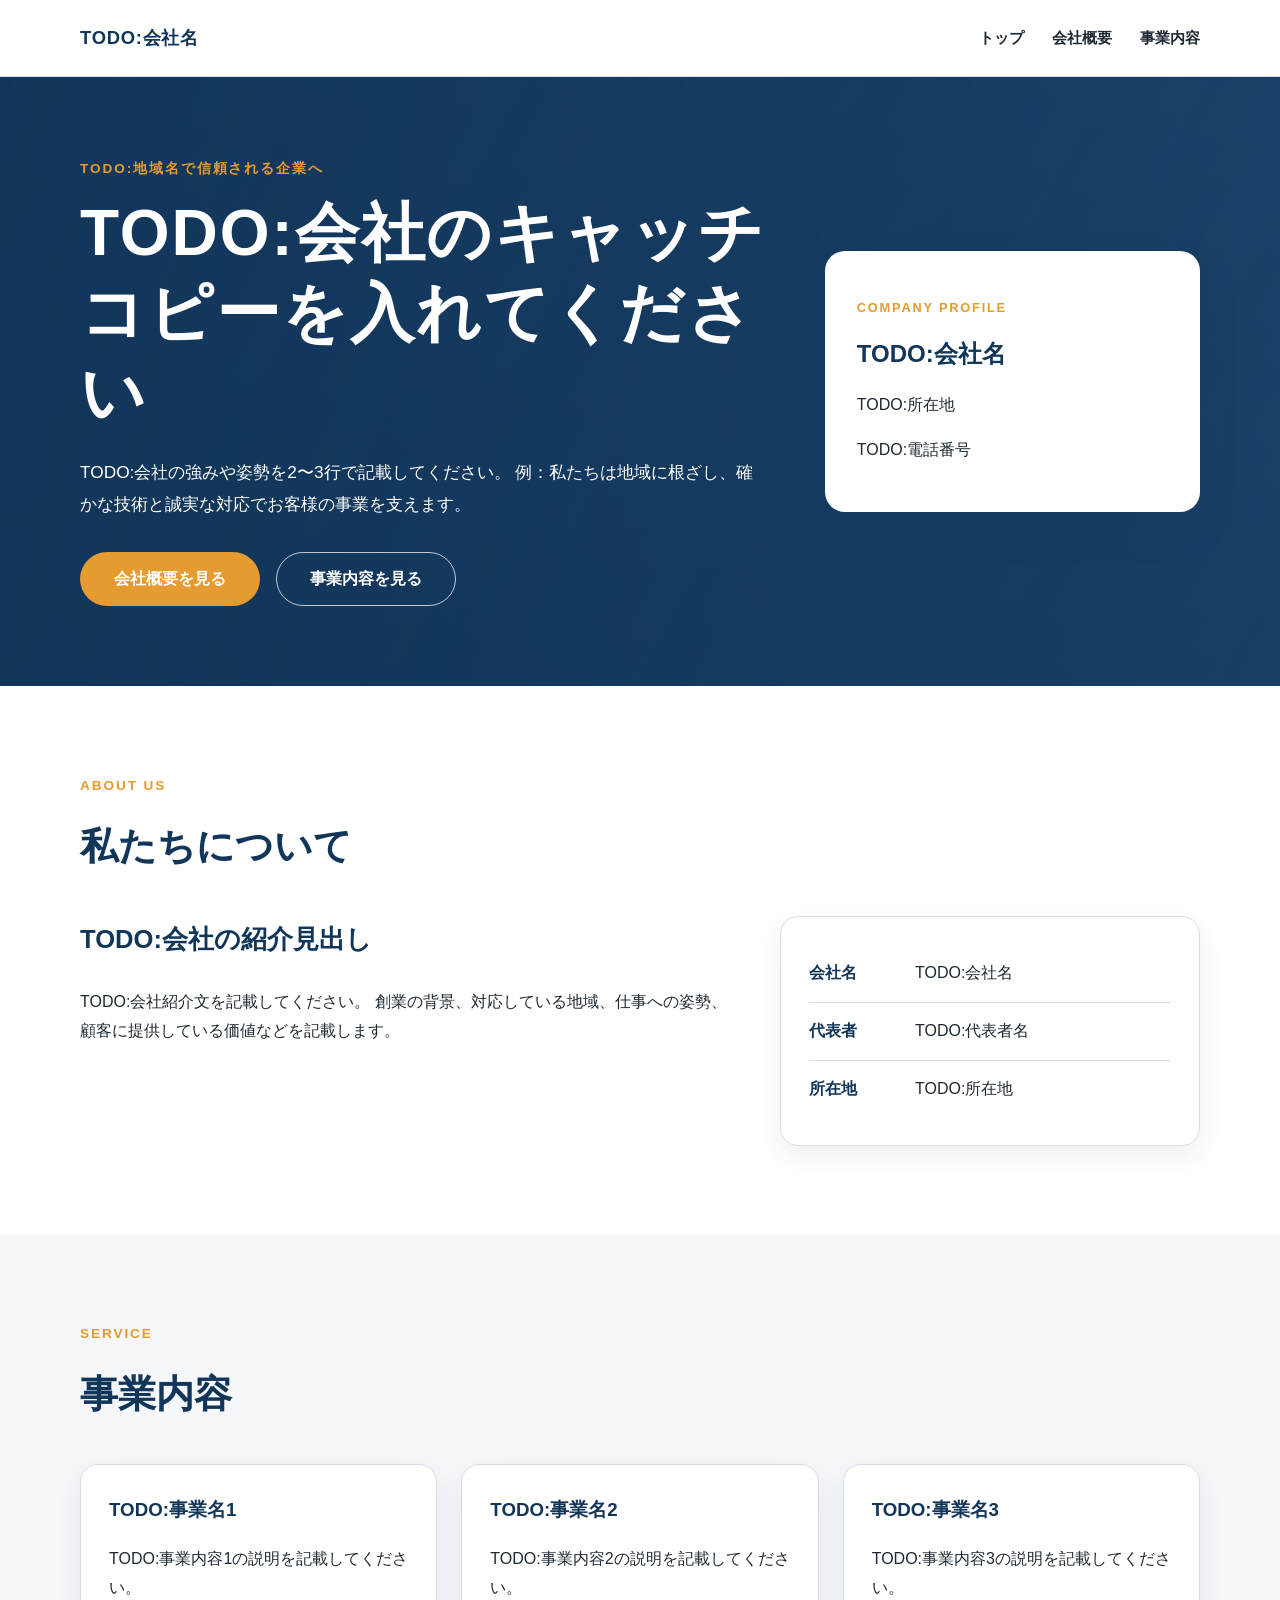
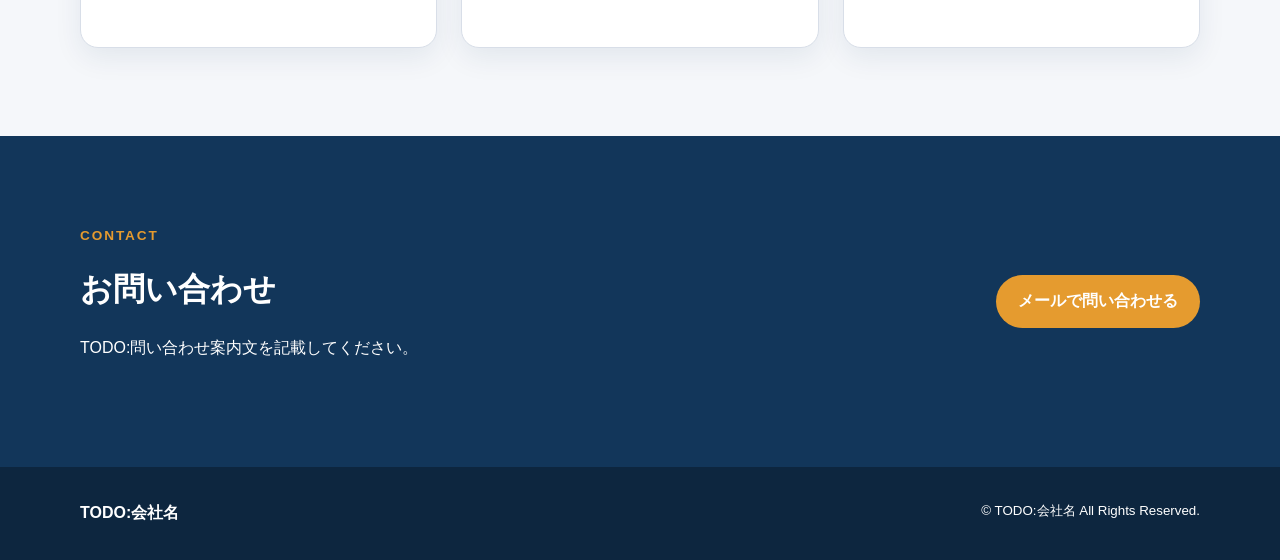
==== index.html @ 19f21718 "Initial commit" ====
<!DOCTYPE html>
<html lang="ja">
<head>
  <meta charset="UTF-8">
  <meta name="viewport" content="width=device-width, initial-scale=1.0">
  <title>TODO:会社名 | 会社案内</title>
  <meta name="description" content="TODO:会社名の会社案内サイトです。TODO:事業内容概要">
  <link rel="stylesheet" href="css/style.css">
</head>
<body>
  <header class="site-header">
    <div class="container header-inner">
      <a class="logo" href="index.html">TODO:会社名</a>
      <nav class="global-nav" aria-label="メインメニュー">
        <a href="index.html">トップ</a>
        <a href="company.html">会社概要</a>
        <a href="service.html">事業内容</a>
      </nav>
    </div>
  </header>

  <main>
    <section class="hero">
      <div class="container hero-inner">
        <div class="hero-text">
          <p class="eyebrow">TODO:地域名で信頼される企業へ</p>
          <h1>TODO:会社のキャッチコピーを入れてください</h1>
          <p class="hero-lead">
            TODO:会社の強みや姿勢を2〜3行で記載してください。
            例：私たちは地域に根ざし、確かな技術と誠実な対応でお客様の事業を支えます。
          </p>
          <div class="hero-buttons">
            <a class="button primary" href="company.html">会社概要を見る</a>
            <a class="button secondary" href="service.html">事業内容を見る</a>
          </div>
        </div>
        <div class="hero-card">
          <p class="card-label">COMPANY PROFILE</p>
          <h2>TODO:会社名</h2>
          <p>TODO:所在地</p>
          <p>TODO:電話番号</p>
        </div>
      </div>
    </section>

    <section class="section">
      <div class="container">
        <div class="section-heading">
          <p class="eyebrow">ABOUT US</p>
          <h2>私たちについて</h2>
        </div>
        <div class="two-column">
          <div>
            <h3>TODO:会社の紹介見出し</h3>
            <p>
              TODO:会社紹介文を記載してください。
              創業の背景、対応している地域、仕事への姿勢、顧客に提供している価値などを記載します。
            </p>
          </div>
          <div class="info-box">
            <dl>
              <div>
                <dt>会社名</dt>
                <dd>TODO:会社名</dd>
              </div>
              <div>
                <dt>代表者</dt>
                <dd>TODO:代表者名</dd>
              </div>
              <div>
                <dt>所在地</dt>
                <dd>TODO:所在地</dd>
              </div>
            </dl>
          </div>
        </div>
      </div>
    </section>

    <section class="section light">
      <div class="container">
        <div class="section-heading">
          <p class="eyebrow">SERVICE</p>
          <h2>事業内容</h2>
        </div>
        <div class="card-grid">
          <article class="service-card">
            <h3>TODO:事業名1</h3>
            <p>TODO:事業内容1の説明を記載してください。</p>
          </article>
          <article class="service-card">
            <h3>TODO:事業名2</h3>
            <p>TODO:事業内容2の説明を記載してください。</p>
          </article>
          <article class="service-card">
            <h3>TODO:事業名3</h3>
            <p>TODO:事業内容3の説明を記載してください。</p>
          </article>
        </div>
      </div>
    </section>

    <section class="section contact-cta">
      <div class="container cta-inner">
        <div>
          <p class="eyebrow">CONTACT</p>
          <h2>お問い合わせ</h2>
          <p>TODO:問い合わせ案内文を記載してください。</p>
        </div>
        <a class="button primary" href="mailto:TODO:メールアドレス">メールで問い合わせる</a>
      </div>
    </section>
  </main>

  <footer class="site-footer">
    <div class="container footer-inner">
      <p>TODO:会社名</p>
      <small>&copy; TODO:会社名 All Rights Reserved.</small>
    </div>
  </footer>
</body>
</html>
---- css/style.css ----
/* ==================================================
   TODO差し替えルール
   HTML内の「TODO:」で検索すると、後から修正すべき箇所を確認できます。
   例: TODO:会社名 / TODO:所在地 / TODO:電話番号
================================================== */

:root {
  --color-main: #12365a;
  --color-accent: #e59b2f;
  --color-text: #1f2933;
  --color-muted: #6b7280;
  --color-bg: #ffffff;
  --color-light: #f5f7fa;
  --color-border: #d8dee8;
  --shadow: 0 16px 40px rgba(18, 54, 90, 0.12);
}

* {
  box-sizing: border-box;
}

body {
  margin: 0;
  font-family: "Helvetica Neue", Arial, "Hiragino Kaku Gothic ProN", "Yu Gothic", Meiryo, sans-serif;
  line-height: 1.8;
  color: var(--color-text);
  background: var(--color-bg);
}

a {
  color: inherit;
  text-decoration: none;
}

.container {
  width: min(1120px, calc(100% - 40px));
  margin: 0 auto;
}

.narrow {
  max-width: 900px;
}

.site-header {
  position: sticky;
  top: 0;
  z-index: 10;
  background: rgba(255, 255, 255, 0.96);
  border-bottom: 1px solid var(--color-border);
  backdrop-filter: blur(8px);
}

.header-inner {
  min-height: 76px;
  display: flex;
  align-items: center;
  justify-content: space-between;
  gap: 24px;
}

.logo {
  font-weight: 700;
  font-size: 1.15rem;
  color: var(--color-main);
  letter-spacing: 0.04em;
}

.global-nav {
  display: flex;
  gap: 28px;
  font-size: 0.95rem;
  font-weight: 600;
}

.global-nav a {
  position: relative;
  padding: 8px 0;
}

.global-nav a::after {
  content: "";
  position: absolute;
  left: 0;
  bottom: 2px;
  width: 0;
  height: 2px;
  background: var(--color-accent);
  transition: width 0.2s ease;
}

.global-nav a:hover::after {
  width: 100%;
}

.hero {
  background:
    linear-gradient(120deg, rgba(18, 54, 90, 0.92), rgba(18, 54, 90, 0.72)),
    linear-gradient(45deg, #12365a, #315f8d);
  color: #fff;
}

.hero-inner {
  min-height: 560px;
  display: grid;
  grid-template-columns: 1.3fr 0.7fr;
  align-items: center;
  gap: 48px;
  padding: 80px 0;
}

.eyebrow {
  margin: 0 0 12px;
  color: var(--color-accent);
  font-weight: 700;
  letter-spacing: 0.14em;
  font-size: 0.85rem;
}

.hero h1,
.page-title h1 {
  margin: 0 0 24px;
  font-size: clamp(2rem, 5vw, 4rem);
  line-height: 1.25;
  letter-spacing: 0.03em;
}

.hero-lead {
  max-width: 680px;
  margin: 0 0 32px;
  font-size: 1.08rem;
}

.hero-buttons {
  display: flex;
  flex-wrap: wrap;
  gap: 16px;
}

.button {
  display: inline-flex;
  align-items: center;
  justify-content: center;
  min-width: 180px;
  padding: 12px 22px;
  border-radius: 999px;
  font-weight: 700;
  transition: transform 0.2s ease, box-shadow 0.2s ease;
}

.button:hover {
  transform: translateY(-2px);
  box-shadow: var(--shadow);
}

.button.primary {
  background: var(--color-accent);
  color: #fff;
}

.button.secondary {
  border: 1px solid rgba(255, 255, 255, 0.72);
  color: #fff;
}

.hero-card {
  background: #fff;
  color: var(--color-text);
  padding: 32px;
  border-radius: 20px;
  box-shadow: var(--shadow);
}

.hero-card h2 {
  color: var(--color-main);
  margin: 0 0 16px;
}

.card-label {
  color: var(--color-accent);
  font-size: 0.8rem;
  font-weight: 700;
  letter-spacing: 0.14em;
}

.section {
  padding: 88px 0;
}

.section.light {
  background: var(--color-light);
}

.section-heading {
  margin-bottom: 36px;
}

.section-heading h2 {
  margin: 0;
  font-size: clamp(1.8rem, 3vw, 2.6rem);
  color: var(--color-main);
}

.two-column {
  display: grid;
  grid-template-columns: 1fr 420px;
  gap: 48px;
  align-items: start;
}

.two-column h3 {
  margin-top: 0;
  font-size: 1.6rem;
  color: var(--color-main);
}

.info-box,
.message-box,
.service-card,
.service-detail {
  background: #fff;
  border: 1px solid var(--color-border);
  border-radius: 18px;
  box-shadow: 0 10px 28px rgba(18, 54, 90, 0.08);
}

.info-box {
  padding: 28px;
}

.info-box dl {
  margin: 0;
}

.info-box div {
  display: grid;
  grid-template-columns: 90px 1fr;
  gap: 16px;
  padding: 14px 0;
  border-bottom: 1px solid var(--color-border);
}

.info-box div:last-child {
  border-bottom: 0;
}

.info-box dt {
  font-weight: 700;
  color: var(--color-main);
}

.info-box dd {
  margin: 0;
}

.card-grid {
  display: grid;
  grid-template-columns: repeat(3, 1fr);
  gap: 24px;
}

.service-card {
  padding: 28px;
}

.service-card h3 {
  margin-top: 0;
  color: var(--color-main);
}

.contact-cta {
  background: var(--color-main);
  color: #fff;
}

.cta-inner {
  display: flex;
  justify-content: space-between;
  align-items: center;
  gap: 32px;
}

.cta-inner h2 {
  margin: 0 0 8px;
  font-size: 2rem;
}

.site-footer {
  background: #0d263f;
  color: #fff;
  padding: 32px 0;
}

.footer-inner {
  display: flex;
  justify-content: space-between;
  gap: 16px;
}

.footer-inner p {
  margin: 0;
  font-weight: 700;
}

.page-title {
  padding: 80px 0;
  background: var(--color-light);
  border-bottom: 1px solid var(--color-border);
}

.page-title h1 {
  color: var(--color-main);
}

.page-title p {
  max-width: 760px;
}

.company-table {
  width: 100%;
  border-collapse: collapse;
  background: #fff;
  border-top: 1px solid var(--color-border);
}

.company-table th,
.company-table td {
  padding: 20px;
  border-bottom: 1px solid var(--color-border);
  text-align: left;
  vertical-align: top;
}

.company-table th {
  width: 220px;
  color: var(--color-main);
  background: #f8fafc;
}

.message-box {
  padding: 36px;
}

.signature {
  margin-top: 28px;
  text-align: right;
  font-weight: 700;
  color: var(--color-main);
}

.service-list {
  display: grid;
  gap: 24px;
}

.service-detail {
  display: grid;
  grid-template-columns: 100px 1fr;
  gap: 28px;
  padding: 32px;
}

.service-number {
  width: 72px;
  height: 72px;
  display: grid;
  place-items: center;
  border-radius: 50%;
  background: var(--color-main);
  color: #fff;
  font-weight: 700;
  font-size: 1.3rem;
}

.service-detail h2 {
  margin: 0 0 8px;
  color: var(--color-main);
}

.service-detail p {
  margin: 0;
}

@media (max-width: 820px) {
  .container {
    width: min(100% - 28px, 1120px);
  }

  .header-inner {
    min-height: auto;
    padding: 16px 0;
    align-items: flex-start;
    flex-direction: column;
  }

  .global-nav {
    width: 100%;
    gap: 0;
    justify-content: space-between;
    font-size: 0.9rem;
  }

  .hero-inner {
    min-height: auto;
    grid-template-columns: 1fr;
    padding: 64px 0;
  }

  .hero-card {
    padding: 24px;
  }

  .section {
    padding: 64px 0;
  }

  .two-column,
  .card-grid {
    grid-template-columns: 1fr;
  }

  .cta-inner {
    align-items: flex-start;
    flex-direction: column;
  }

  .footer-inner {
    flex-direction: column;
  }

  .company-table,
  .company-table tbody,
  .company-table tr,
  .company-table th,
  .company-table td {
    display: block;
    width: 100%;
  }

  .company-table th {
    padding-bottom: 8px;
    border-bottom: 0;
  }

  .company-table td {
    padding-top: 8px;
  }

  .service-detail {
    grid-template-columns: 1fr;
  }
}
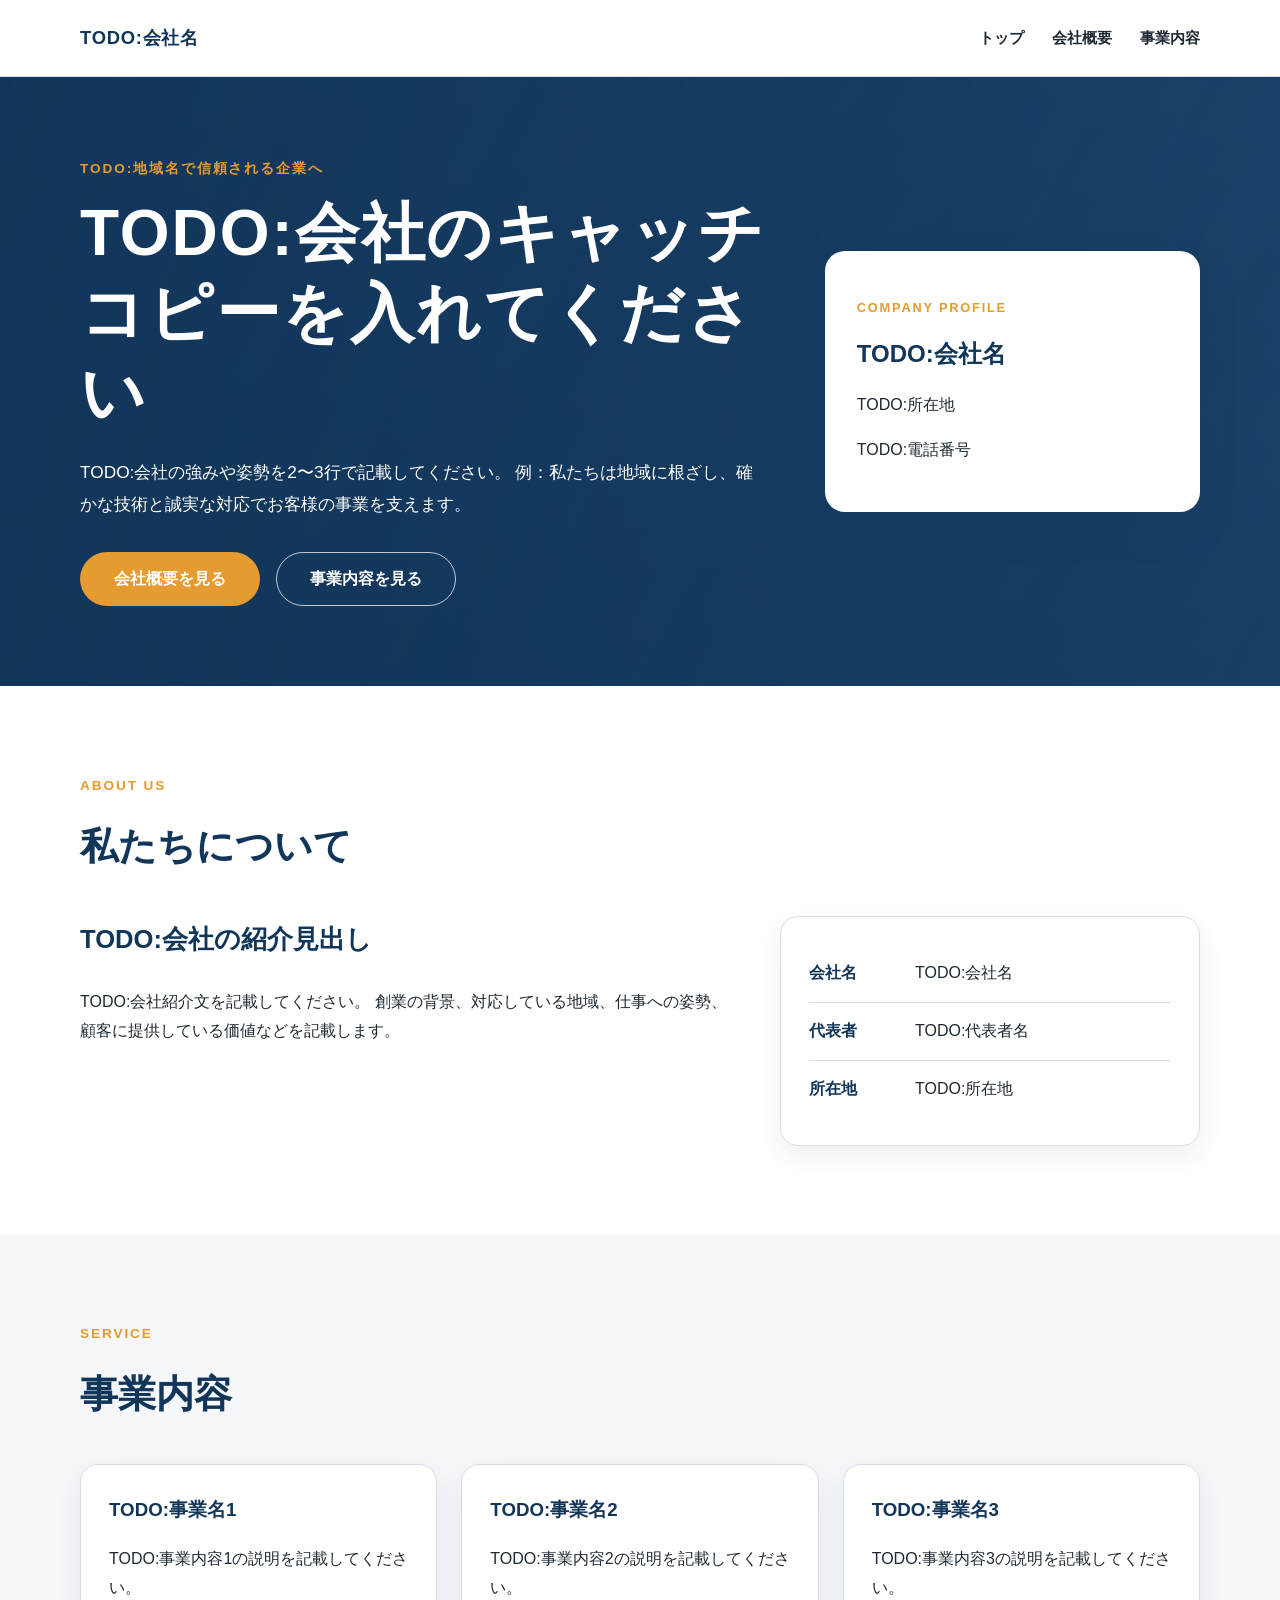
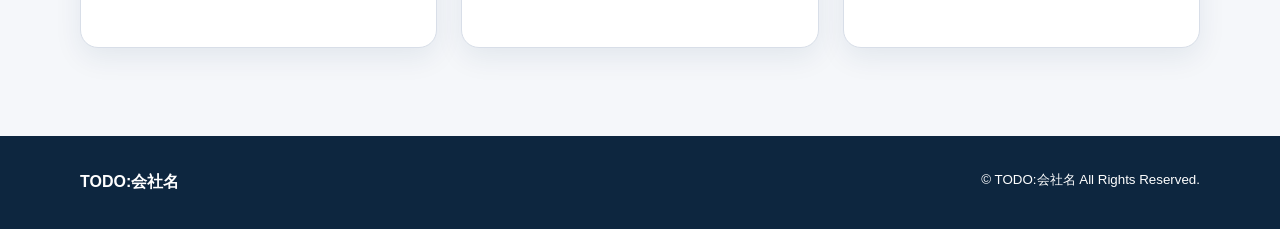
==== commit d86f8c33: "お問い合わせを削除" ====
--- a/index.html
+++ b/index.html
@@ -99,17 +99,6 @@
         </div>
       </div>
     </section>
-
-    <section class="section contact-cta">
-      <div class="container cta-inner">
-        <div>
-          <p class="eyebrow">CONTACT</p>
-          <h2>お問い合わせ</h2>
-          <p>TODO:問い合わせ案内文を記載してください。</p>
-        </div>
-        <a class="button primary" href="mailto:TODO:メールアドレス">メールで問い合わせる</a>
-      </div>
-    </section>
   </main>
 
   <footer class="site-footer">
